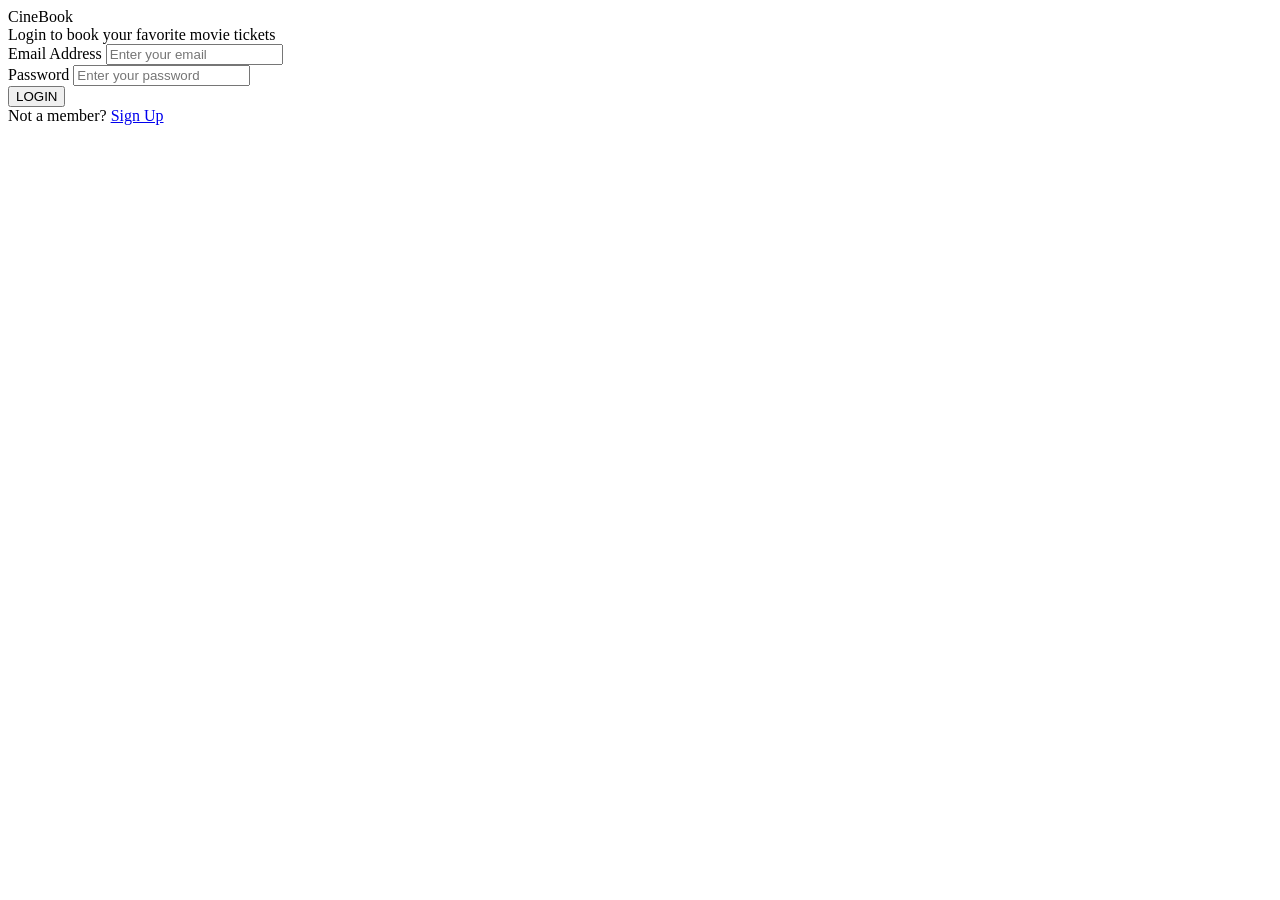
==== pages/login.html @ 85272a53 "Add files via upload" ====
<!DOCTYPE html>
<html lang="id">
<head>
    <meta charset="UTF-8">
    <meta name="viewport" content="width=device-width, initial-scale=1.0">
    <title>Login - CineBook</title>
    <link rel="stylesheet" href="../assets/css/pages/movies/auth.css">
</head>
<body>

<div class="login-container">
    <div class="brand-title">CineBook</div>
    <div class="brand-subtitle">Login to book your favorite movie tickets</div>

    <div id="error-box" class="error-box" style="display: none;"></div>

    <form id="loginForm">
        <div class="form-group">
            <label for="email">Email Address</label>
            <input type="email" id="email" placeholder="Enter your email" required>
        </div>

        <div class="form-group">
            <label for="password">Password</label>
            <input type="password" id="password" placeholder="Enter your password" required>
        </div>

        <button type="submit" class="btn-login">LOGIN</button>
    </form>

    <div class="switch-page">
        Not a member? <a href="register.html">Sign Up</a>
    </div>
</div>

<script>
document.getElementById('loginForm').addEventListener('submit', function(e) {
    e.preventDefault();
    const email = document.getElementById('email').value.trim();
    const password = document.getElementById('password').value;
    const errorBox = document.getElementById('error-box');
    errorBox.style.display = 'none';

    const users = JSON.parse(localStorage.getItem('users') || '[]');
    const user = users.find(u => u.email === email && u.password === password);

    if (user) {
        sessionStorage.setItem('isLoggedIn', 'true');
        sessionStorage.setItem('userNama', user.nama);
        window.location.href = '../index.html'; // Kembali ke halaman utama
    } else {
        errorBox.innerText = "Email atau password salah.";
        errorBox.style.display = 'block';
    }
});
</script>
</body>
</html>
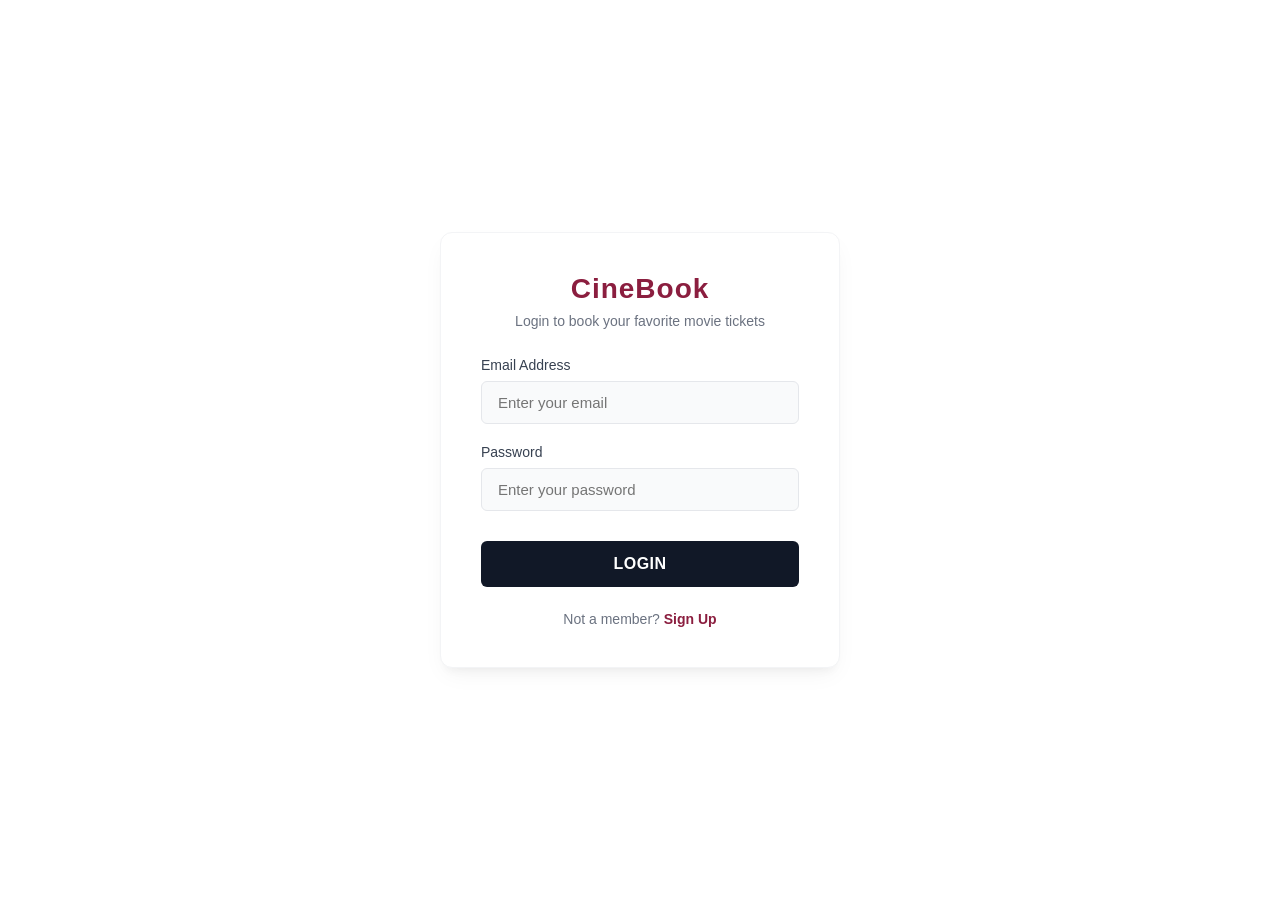
==== commit 8ecb6129: "Update login.html" ====
--- a/pages/login.html
+++ b/pages/login.html
@@ -47,7 +47,7 @@
     if (user) {
         sessionStorage.setItem('isLoggedIn', 'true');
         sessionStorage.setItem('userNama', user.nama);
-        window.location.href = '../index.html'; // Kembali ke halaman utama
+        window.location.href = '../index.html'; 
     } else {
         errorBox.innerText = "Email atau password salah.";
         errorBox.style.display = 'block';
@@ -55,4 +55,4 @@
 });
 </script>
 </body>
-</html>+</html>
--- a/assets/css/pages/movies/auth.css
+++ b/assets/css/pages/movies/auth.css
@@ -0,0 +1,106 @@
+* {
+    margin: 0;
+    padding: 0;
+    box-sizing: border-box;
+    font-family: 'Segoe UI', Tahoma, Geneva, Verdana, sans-serif;
+}
+body {
+    background-color: #ffffff; /* Latar belakang luar putih bersih agar sama dengan dashboard */
+    color: #111827;
+    display: flex;
+    justify-content: center;
+    align-items: center;
+    min-height: 100vh;
+}
+.login-container {
+    background-color: #ffffff;
+    padding: 40px;
+    border-radius: 12px;
+    /* Efek bayangan halus agar kotak form terlihat modern */
+    box-shadow: 0 10px 25px -5px rgba(0, 0, 0, 0.05), 0 8px 10px -6px rgba(0, 0, 0, 0.05);
+    width: 100%;
+    max-width: 400px;
+    border: 1px solid #f3f4f6;
+}
+.brand-title {
+    text-align: center;
+    font-size: 28px;
+    font-weight: 700;
+    color: #8b1e3f; /* Warna Merah Maroon/Burgundy khas aksen kelompok Anda */
+    margin-bottom: 8px;
+    letter-spacing: 1px;
+}
+.brand-title span {
+    color: #111827;
+}
+.brand-subtitle {
+    text-align: center;
+    color: #6b7280;
+    font-size: 14px;
+    margin-bottom: 28px;
+}
+.form-group {
+    margin-bottom: 20px;
+}
+.form-group label {
+    display: block;
+    margin-bottom: 8px;
+    color: #374151;
+    font-size: 14px;
+    font-weight: 500;
+}
+.form-group input {
+    width: 100%;
+    padding: 12px 16px;
+    background-color: #f9fafb; /* Latar kotak input abu-abu terang */
+    border: 1px solid #e5e7eb;
+    border-radius: 6px;
+    color: #111827;
+    font-size: 15px;
+    transition: all 0.3s ease;
+}
+.form-group input:focus {
+    outline: none;
+    border-color: #8b1e3f; /* Fokus border mengikuti aksen maroon */
+    box-shadow: 0 0 0 3px rgba(139, 30, 63, 0.1);
+}
+.btn-login {
+    width: 100%;
+    padding: 14px;
+    background-color: #111827; /* Tombol Hitam Tegas Premium */
+    color: #ffffff;
+    border: none;
+    border-radius: 6px;
+    font-size: 16px;
+    font-weight: 600;
+    cursor: pointer;
+    transition: background-color 0.3s ease;
+    margin-top: 10px;
+    letter-spacing: 0.5px;
+}
+.btn-login:hover {
+    background-color: #1f2937;
+}
+.error-box {
+    background-color: rgba(239, 68, 68, 0.08);
+    border: 1px solid #ef4444;
+    color: #ef4444;
+    padding: 12px;
+    border-radius: 6px;
+    margin-bottom: 20px;
+    font-size: 14px;
+}
+.switch-page {
+    text-align: center;
+    margin-top: 24px;
+    font-size: 14px;
+    color: #6b7280;
+}
+.switch-page a {
+    color: #8b1e3f;
+    text-decoration: none;
+    font-weight: 600;
+}
+.switch-page a:hover {
+    text-decoration: underline;
+}
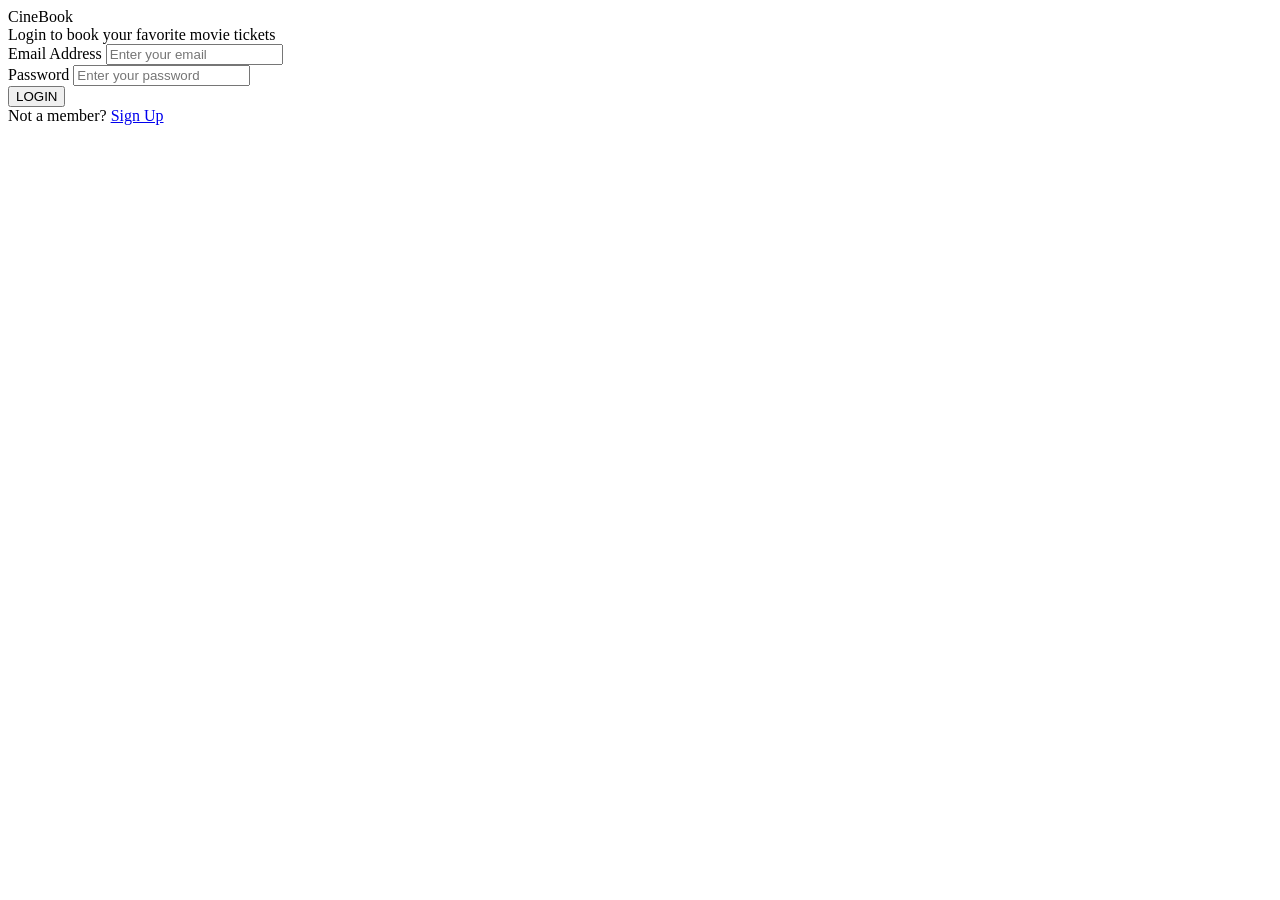
==== commit c3ec4f3a: "Add files via upload" ====
--- a/pages/login.html
+++ b/pages/login.html
@@ -47,7 +47,7 @@
     if (user) {
         sessionStorage.setItem('isLoggedIn', 'true');
         sessionStorage.setItem('userNama', user.nama);
-        window.location.href = '../index.html'; 
+        window.location.href = '../index.html'; // Kembali ke halaman utama
     } else {
         errorBox.innerText = "Email atau password salah.";
         errorBox.style.display = 'block';
@@ -55,4 +55,4 @@
 });
 </script>
 </body>
-</html>
+</html>
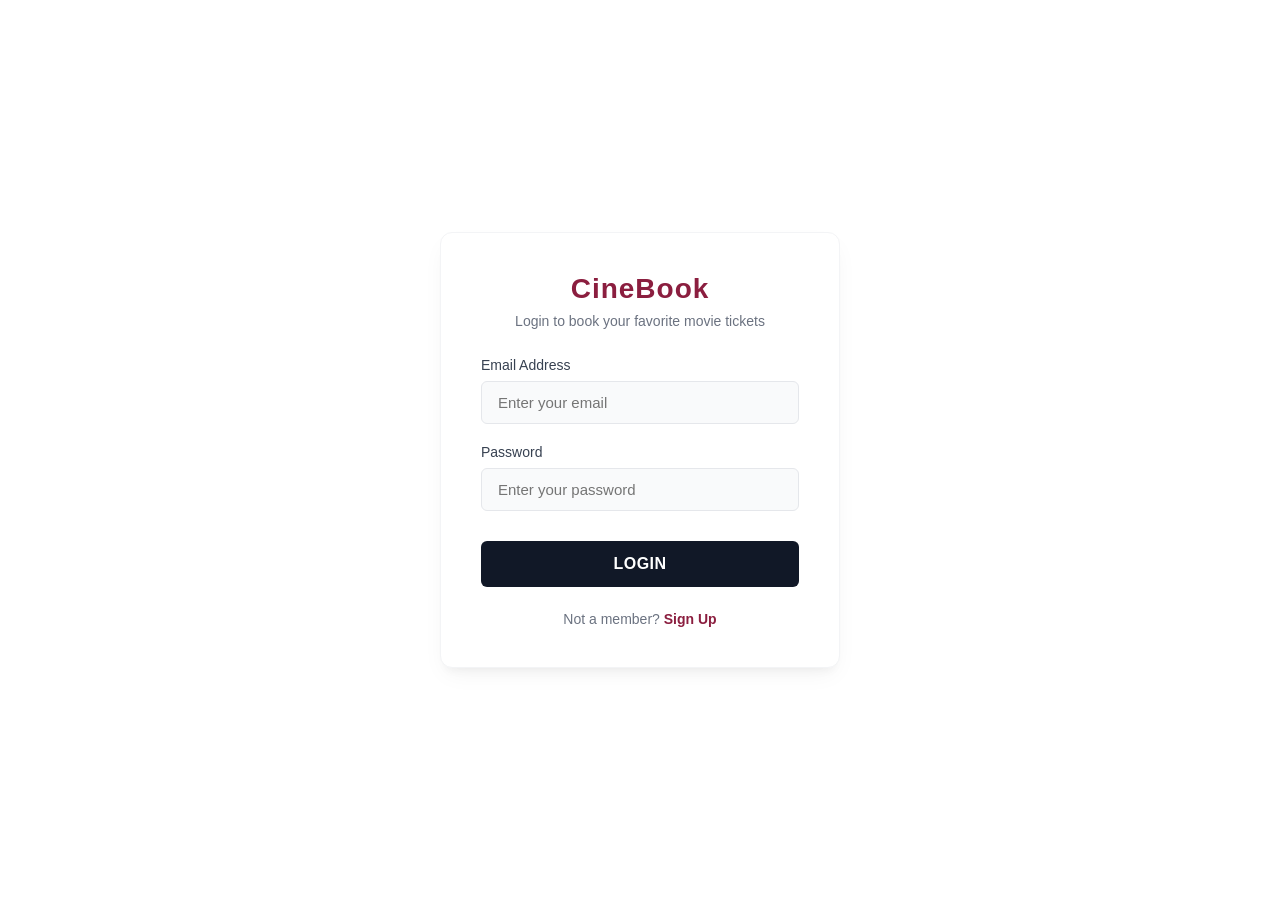
==== commit 20be4c55: "Fix HTML encoding issues in login page" ====
--- a/pages/login.html
+++ b/pages/login.html
@@ -47,7 +47,7 @@
     if (user) {
         sessionStorage.setItem('isLoggedIn', 'true');
         sessionStorage.setItem('userNama', user.nama);
-        window.location.href = '../index.html'; // Kembali ke halaman utama
+        window.location.href = '../index.html'; 
     } else {
         errorBox.innerText = "Email atau password salah.";
         errorBox.style.display = 'block';
@@ -55,4 +55,4 @@
 });
 </script>
 </body>
-</html>+</html>
--- a/assets/css/pages/movies/auth.css
+++ b/assets/css/pages/movies/auth.css
@@ -0,0 +1,106 @@
+* {
+    margin: 0;
+    padding: 0;
+    box-sizing: border-box;
+    font-family: 'Segoe UI', Tahoma, Geneva, Verdana, sans-serif;
+}
+body {
+    background-color: #ffffff;
+    color: #111827;
+    display: flex;
+    justify-content: center;
+    align-items: center;
+    min-height: 100vh;
+}
+.login-container {
+    background-color: #ffffff;
+    padding: 40px;
+    border-radius: 12px;
+   
+    box-shadow: 0 10px 25px -5px rgba(0, 0, 0, 0.05), 0 8px 10px -6px rgba(0, 0, 0, 0.05);
+    width: 100%;
+    max-width: 400px;
+    border: 1px solid #f3f4f6;
+}
+.brand-title {
+    text-align: center;
+    font-size: 28px;
+    font-weight: 700;
+    color: #8b1e3f; 
+    margin-bottom: 8px;
+    letter-spacing: 1px;
+}
+.brand-title span {
+    color: #111827;
+}
+.brand-subtitle {
+    text-align: center;
+    color: #6b7280;
+    font-size: 14px;
+    margin-bottom: 28px;
+}
+.form-group {
+    margin-bottom: 20px;
+}
+.form-group label {
+    display: block;
+    margin-bottom: 8px;
+    color: #374151;
+    font-size: 14px;
+    font-weight: 500;
+}
+.form-group input {
+    width: 100%;
+    padding: 12px 16px;
+    background-color: #f9fafb; 
+    border: 1px solid #e5e7eb;
+    border-radius: 6px;
+    color: #111827;
+    font-size: 15px;
+    transition: all 0.3s ease;
+}
+.form-group input:focus {
+    outline: none;
+    border-color: #8b1e3f; 
+    box-shadow: 0 0 0 3px rgba(139, 30, 63, 0.1);
+}
+.btn-login {
+    width: 100%;
+    padding: 14px;
+    background-color: #111827; 
+    color: #ffffff;
+    border: none;
+    border-radius: 6px;
+    font-size: 16px;
+    font-weight: 600;
+    cursor: pointer;
+    transition: background-color 0.3s ease;
+    margin-top: 10px;
+    letter-spacing: 0.5px;
+}
+.btn-login:hover {
+    background-color: #1f2937;
+}
+.error-box {
+    background-color: rgba(239, 68, 68, 0.08);
+    border: 1px solid #ef4444;
+    color: #ef4444;
+    padding: 12px;
+    border-radius: 6px;
+    margin-bottom: 20px;
+    font-size: 14px;
+}
+.switch-page {
+    text-align: center;
+    margin-top: 24px;
+    font-size: 14px;
+    color: #6b7280;
+}
+.switch-page a {
+    color: #8b1e3f;
+    text-decoration: none;
+    font-weight: 600;
+}
+.switch-page a:hover {
+    text-decoration: underline;
+}
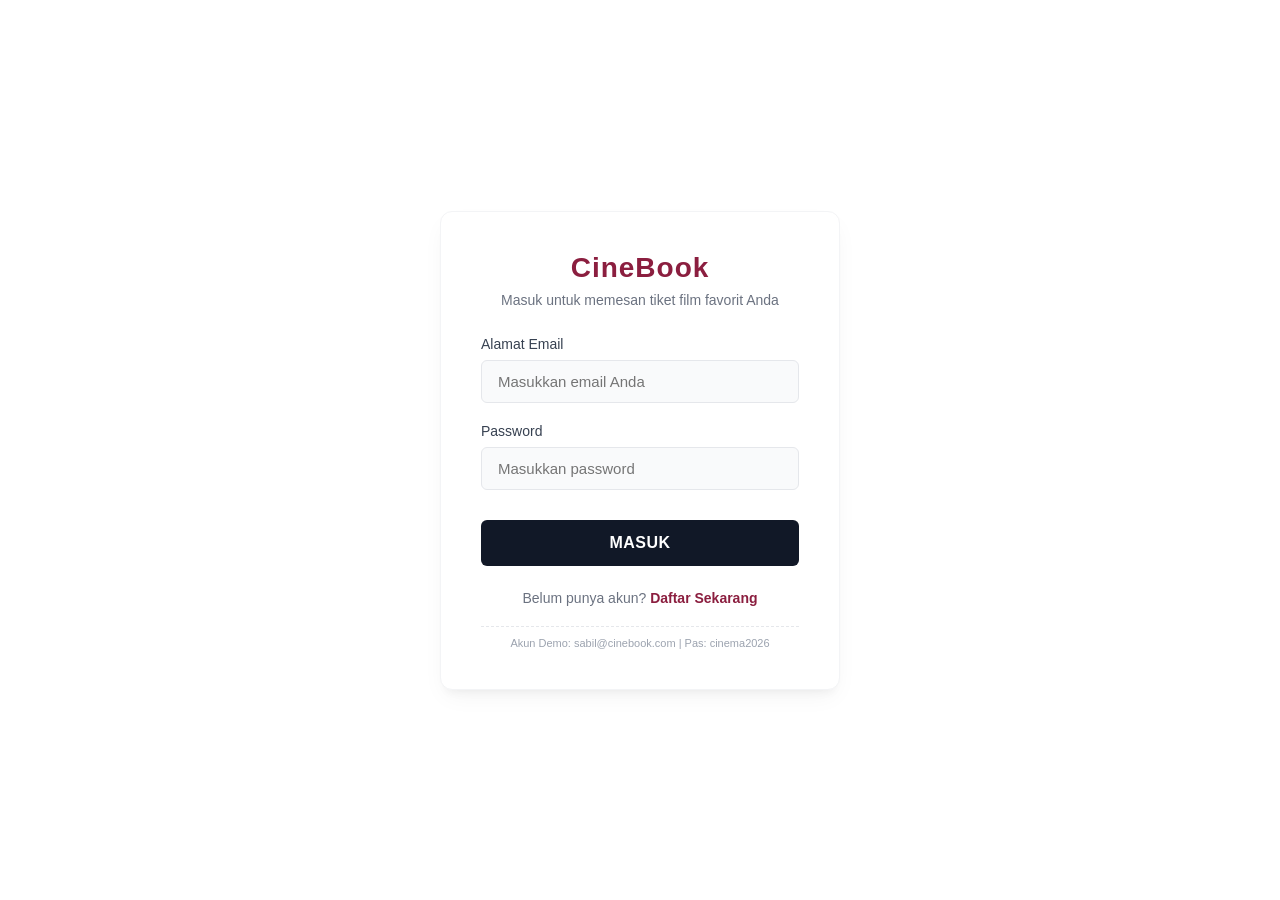
==== commit f3278e6a: "Update login.html" ====
--- a/pages/login.html
+++ b/pages/login.html
@@ -4,32 +4,33 @@
     <meta charset="UTF-8">
     <meta name="viewport" content="width=device-width, initial-scale=1.0">
     <title>Login - CineBook</title>
+  
     <link rel="stylesheet" href="../assets/css/pages/movies/auth.css">
 </head>
 <body>
-
 <div class="login-container">
     <div class="brand-title">CineBook</div>
-    <div class="brand-subtitle">Login to book your favorite movie tickets</div>
-
+    <div class="brand-subtitle">Masuk untuk memesan tiket film favorit Anda</div>
+    
+    
     <div id="error-box" class="error-box" style="display: none;"></div>
-
+    
     <form id="loginForm">
         <div class="form-group">
-            <label for="email">Email Address</label>
-            <input type="email" id="email" placeholder="Enter your email" required>
+            <label for="email">Alamat Email</label>
+            <input type="email" id="email" placeholder="Masukkan email Anda" required>
         </div>
-
         <div class="form-group">
             <label for="password">Password</label>
-            <input type="password" id="password" placeholder="Enter your password" required>
+            <input type="password" id="password" placeholder="Masukkan password" required>
         </div>
-
-        <button type="submit" class="btn-login">LOGIN</button>
+        <button type="submit" class="btn-login">MASUK</button>
     </form>
-
-    <div class="switch-page">
-        Not a member? <a href="register.html">Sign Up</a>
+    
+    <div class="switch-page">Belum punya akun? <a href="user/register.html">Daftar Sekarang</a></div>
+    
+    <div style="margin-top: 20px; font-size: 11px; color: #9ca3af; text-align: center; border-top: 1px dashed #e5e7eb; padding-top: 10px;">
+        Akun Demo: sabil@cinebook.com | Pas: cinema2026
     </div>
 </div>
 
@@ -41,14 +42,37 @@
     const errorBox = document.getElementById('error-box');
     errorBox.style.display = 'none';
 
+    
+    if (email === 'admin@cinebook.com' && password === 'cinema2026') {
+        sessionStorage.setItem('isLoggedIn', 'true');
+        sessionStorage.setItem('userNama', 'Admin CineBook');
+        sessionStorage.setItem('userEmail', 'admin@cinebook.com');
+        
+        
+        if (window.top !== window.self) {
+            window.top.location.href = '../index.html';
+        } else {
+            window.location.href = '../index.html';
+        }
+        return;
+    }
+
+    
     const users = JSON.parse(localStorage.getItem('users') || '[]');
     const user = users.find(u => u.email === email && u.password === password);
 
     if (user) {
         sessionStorage.setItem('isLoggedIn', 'true');
         sessionStorage.setItem('userNama', user.nama);
-        window.location.href = '../index.html'; 
+        sessionStorage.setItem('userEmail', user.email);
+        
+        if (window.top !== window.self) {
+            window.top.location.href = '../index.html';
+        } else {
+            window.location.href = '../index.html';
+        }
     } else {
+        
         errorBox.innerText = "Email atau password salah.";
         errorBox.style.display = 'block';
     }
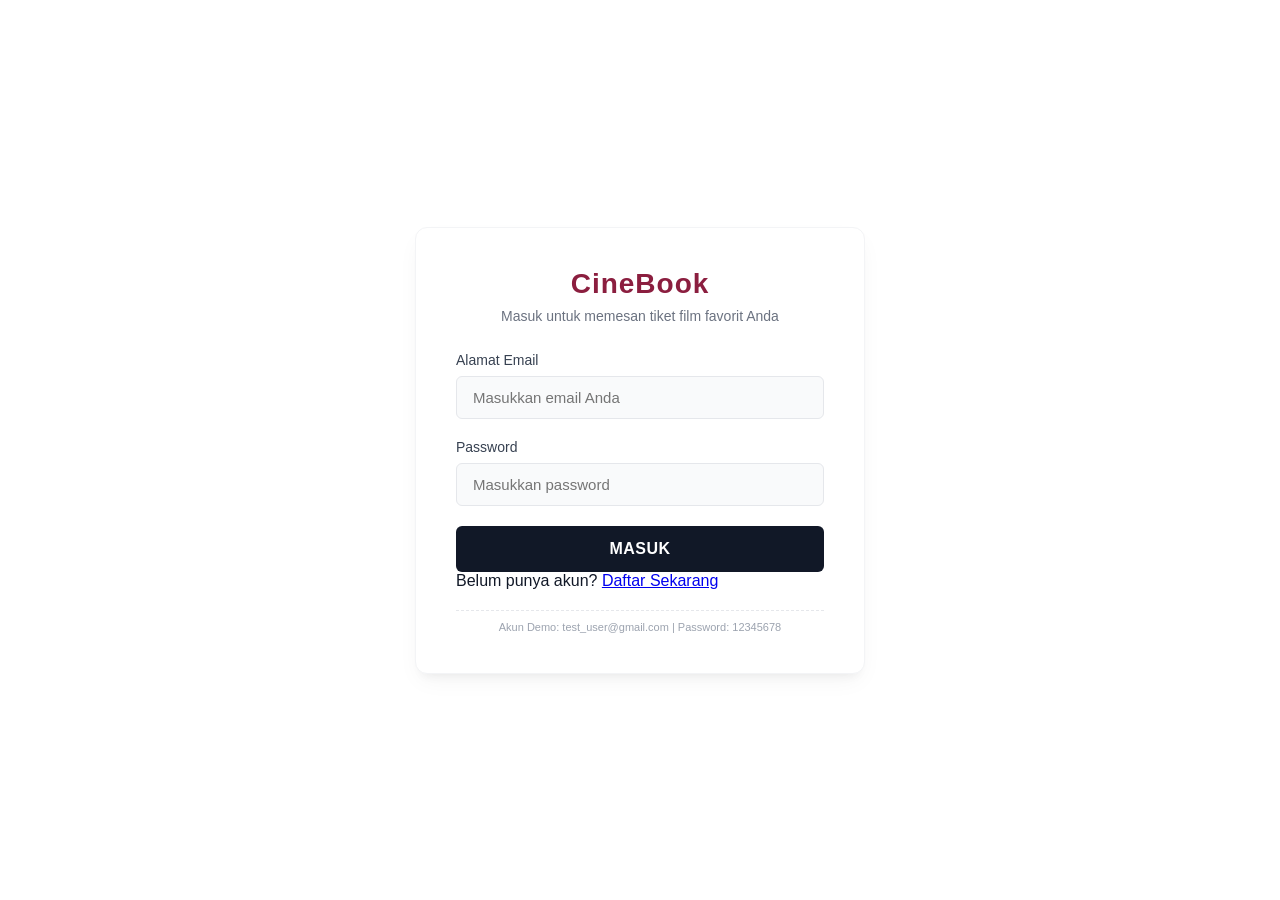
==== commit 89cbd211: "fix: change login.html logic and add link to index.html" ====
--- a/pages/login.html
+++ b/pages/login.html
@@ -30,10 +30,12 @@
     <div class="switch-page">Belum punya akun? <a href="user/register.html">Daftar Sekarang</a></div>
     
     <div style="margin-top: 20px; font-size: 11px; color: #9ca3af; text-align: center; border-top: 1px dashed #e5e7eb; padding-top: 10px;">
-        Akun Demo: sabil@cinebook.com | Pas: cinema2026
+        Akun Demo: test_user@gmail.com | Password: 12345678
     </div>
 </div>
 
+<script src="../assets/js/data/users-dummy.js"></script>
+<script src="../assets/js/data/booking-dummy.js"></script>
 <script>
 document.getElementById('loginForm').addEventListener('submit', function(e) {
     e.preventDefault();
@@ -42,28 +44,18 @@
     const errorBox = document.getElementById('error-box');
     errorBox.style.display = 'none';
 
-    
-    if (email === 'admin@cinebook.com' && password === 'cinema2026') {
-        sessionStorage.setItem('isLoggedIn', 'true');
-        sessionStorage.setItem('userNama', 'Admin CineBook');
-        sessionStorage.setItem('userEmail', 'admin@cinebook.com');
-        
-        
-        if (window.top !== window.self) {
-            window.top.location.href = '../index.html';
-        } else {
-            window.location.href = '../index.html';
-        }
-        return;
-    }
-
-    
-    const users = JSON.parse(localStorage.getItem('users') || '[]');
-    const user = users.find(u => u.email === email && u.password === password);
+    const registeredUsers = JSON.parse(localStorage.getItem('users') || '[]');
+    const dummyUser = userData.find(user => user.email === email && user.password === password);
+    const registeredUser = registeredUsers.find(user => user.email === email && user.password === password);
+    const user = dummyUser || registeredUser;
 
     if (user) {
+        const userId = user.id ?? `registered-${user.email}`;
+        const userName = user.name || user.nama;
+
         sessionStorage.setItem('isLoggedIn', 'true');
-        sessionStorage.setItem('userNama', user.nama);
+        sessionStorage.setItem('currentUserId', String(userId));
+        sessionStorage.setItem('userNama', userName);
         sessionStorage.setItem('userEmail', user.email);
         
         if (window.top !== window.self) {
--- a/assets/css/pages/movies/auth.css
+++ b/assets/css/pages/movies/auth.css
@@ -4,24 +4,37 @@
     box-sizing: border-box;
     font-family: 'Segoe UI', Tahoma, Geneva, Verdana, sans-serif;
 }
+
 body {
-    background-color: #ffffff;
+    background-color: #ffffff;  
     color: #111827;
     display: flex;
     justify-content: center;
     align-items: center;
     min-height: 100vh;
-}
+    padding: 20px;
+    transition: background-color 0.3s ease;
+}
+
+
 .login-container {
     background-color: #ffffff;
     padding: 40px;
     border-radius: 12px;
-   
     box-shadow: 0 10px 25px -5px rgba(0, 0, 0, 0.05), 0 8px 10px -6px rgba(0, 0, 0, 0.05);
     width: 100%;
-    max-width: 400px;
+    max-width: 450px; 
     border: 1px solid #f3f4f6;
-}
+    transform: translateY(0);
+    transition: all 0.4s cubic-bezier(0.165, 0.84, 0.44, 1);
+}
+
+ 
+.login-container:hover {
+    transform: translateY(-4px);
+    box-shadow: 0 20px 35px -5px rgba(0, 0, 0, 0.08), 0 10px 15px -6px rgba(0, 0, 0, 0.08);
+}
+
 .brand-title {
     text-align: center;
     font-size: 28px;
@@ -30,40 +43,51 @@
     margin-bottom: 8px;
     letter-spacing: 1px;
 }
+
 .brand-title span {
     color: #111827;
 }
+
 .brand-subtitle {
     text-align: center;
     color: #6b7280;
     font-size: 14px;
     margin-bottom: 28px;
 }
+
 .form-group {
     margin-bottom: 20px;
 }
+
 .form-group label {
     display: block;
     margin-bottom: 8px;
     color: #374151;
     font-size: 14px;
     font-weight: 500;
-}
+    transition: color 0.2s ease;
+}
+
 .form-group input {
     width: 100%;
     padding: 12px 16px;
-    background-color: #f9fafb; 
+    background-color: #f9fafb;
     border: 1px solid #e5e7eb;
     border-radius: 6px;
     color: #111827;
     font-size: 15px;
+    outline: none;
     transition: all 0.3s ease;
 }
+
+ 
 .form-group input:focus {
-    outline: none;
-    border-color: #8b1e3f; 
+    border-color: #8b1e3f;
+    background-color: #ffffff;
     box-shadow: 0 0 0 3px rgba(139, 30, 63, 0.1);
 }
+
+/* Tombol Aksi */
 .btn-login {
     width: 100%;
     padding: 14px;
@@ -74,13 +98,18 @@
     font-size: 16px;
     font-weight: 600;
     cursor: pointer;
-    transition: background-color 0.3s ease;
-    margin-top: 10px;
     letter-spacing: 0.5px;
-}
+    transition: all 0.2s ease;
+}
+
 .btn-login:hover {
     background-color: #1f2937;
-}
+    letter-spacing: 1px;
+}
+
+.btn-login:active {
+    transform: scale(0.98); 
+
 .error-box {
     background-color: rgba(239, 68, 68, 0.08);
     border: 1px solid #ef4444;
@@ -89,18 +118,93 @@
     border-radius: 6px;
     margin-bottom: 20px;
     font-size: 14px;
-}
+    animation: shake 0.3s ease-in-out; 
+}
+
+
+@keyframes shake {
+    0%, 100% { transform: translateX(0); }
+    25% { transform: translateX(-4px); }
+    75% { transform: translateX(4px); }
+}
+
 .switch-page {
     text-align: center;
     margin-top: 24px;
     font-size: 14px;
     color: #6b7280;
 }
+
 .switch-page a {
     color: #8b1e3f;
     text-decoration: none;
     font-weight: 600;
-}
+    transition: color 0.2s ease;
+}
+
 .switch-page a:hover {
     text-decoration: underline;
-}
+    color: #6b132f;
+}
+
+
+@media (max-width: 768px) {
+    body {
+        padding: 30px;
+    }
+    
+    .login-container {
+        max-width: 400px; 
+        padding: 32px;    
+    }
+    
+    .brand-title {
+        font-size: 26px;
+    }
+}
+
+
+@media (max-width: 480px) {
+    body {
+        padding: 16px;
+        align-items: flex-start; 
+        padding-top: 40px;
+    }
+
+    .login-container {
+        max-width: 100%;    
+        padding: 28px 20px; 
+        border-radius: 8px;
+        box-shadow: 0 4px 12px rgba(0, 0, 0, 0.03);
+    }
+
+    .login-container:hover {
+        transform: none;
+        box-shadow: 0 4px 12px rgba(0, 0, 0, 0.03);
+    }
+
+    .brand-title {
+        font-size: 24px;
+        margin-bottom: 6px;
+    }
+
+    .brand-subtitle {
+        font-size: 13px;
+        margin-bottom: 24px;
+    }
+
+    .form-group {
+        margin-bottom: 16px;
+    }
+
+    .form-group input {
+        padding: 11px 14px;
+        font-size: 14px;
+    }
+
+    .btn-login {
+        padding: 12px;
+        font-size: 15px;
+    }
+}
+}
